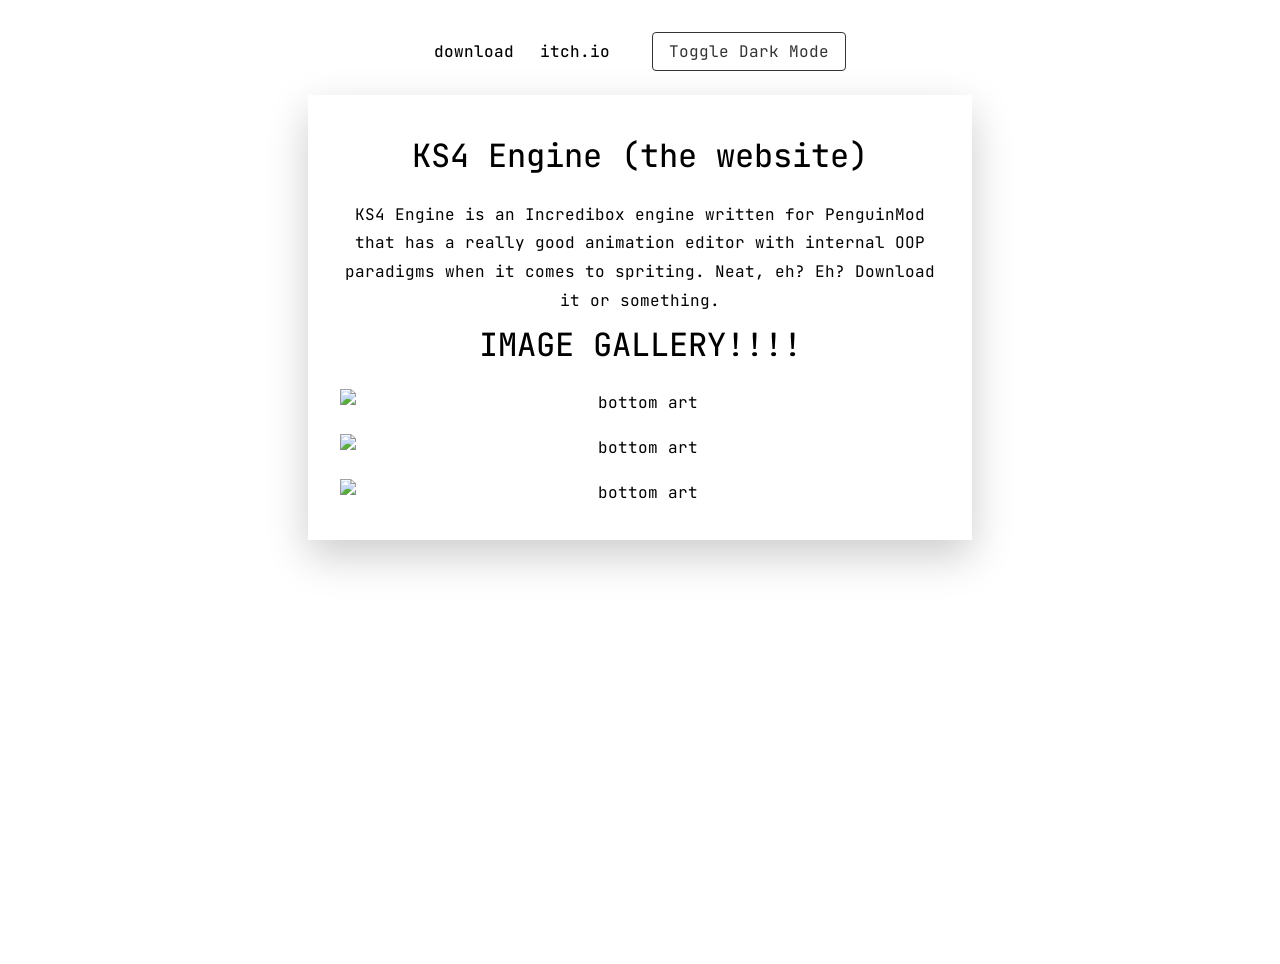
==== index.html @ 26e892b0 "Update Open Graph image meta tag" ====
<!DOCTYPE   html>
<html lang="en">          
<head>
    <meta charset="UTF-8">
    <meta name="viewport" content="width=device-width, initial-scale=1.0">
    <title>KS4 Engine Home</title>
    <link rel="canonical" href="/">
    <meta property="og:title" content="KS4 Engine Home">
    <meta property="og:image" content="/img/ks4-engine-thumbnail.png">
    <link rel="preconnect" href="https://fonts.googleapis.com">
<link rel="preconnect" href="https://fonts.gstatic.com" crossorigin>
<link href="https://fonts.googleapis.com/css2?family=JetBrains+Mono:ital,wght@0,100..800;1,100..800&display=swap" rel="stylesheet">
    <style>
        html {
            scroll-behavior: smooth;
            min-height: 100%;
        }

        body {
            font-family: 'Jetbrains Mono', monospace;
            background-image: url("https://img.itch.zone/aW1nLzI2MzE0NzMxLnBuZw==/original/lwIL2C.png");
            background-repeat: repeat;
            background-attachment: fixed;
            background-position: center;
            margin: 0;
            min-height: 100vh;
            display: flex;
            flex-direction: column;
            align-items: center;
            justify-content: flex-start;
            overflow-x: hidden;
            overflow-y: auto;
            padding: 2rem 0;
        }

        main {
            position: relative;
            background: white;
            width: min(90vw, 600px);
            padding: 2rem;
            box-shadow: 0 16px 40px rgba(0, 0, 0, 0.2);
            text-align: center;
            overflow: hidden;
            line-height: 1.8;
        }

        h1, p {
            margin: 0;
        }
        h1 {
            font-weight: 450;
        }
        p {
            margin-top: 1rem;
            color: #000000;
        }

        .top-links {
            max-width: min(90vw, 600px);
            margin: 0 auto 1.5rem;
            text-align: left;
        }

        .top-links a {
            color: black;
            font-weight: 450;
            text-decoration: none;
            margin-right: 1rem;
        }

        .top-links a:hover {
            text-decoration: underline;
        }

        .top-links button {
            border: 1px solid #333;
            background: transparent;
            color: #333;
            padding: 0.5rem 1rem;
            font: inherit;
            cursor: pointer;
            border-radius: 0.25rem;
            margin-left: 1rem;
        }

        .top-links button:hover {
            background: rgba(0, 0, 0, 0.05);
        }

        body.dark-mode {
            background: #121212;
            color: #f3f3f3;
        }

        main.dark-mode {
            background: #1f1f1f;
            color: #f3f3f3;
            box-shadow: 0 16px 40px rgba(0, 0, 0, 0.5);
        }

        body.dark-mode p {
            color: #ffffff;
        }

        body.dark-mode .top-links a,
        body.dark-mode .top-links button {
            color: #f3f3f3;
        }

        body.dark-mode .top-links button {
            border-color: #f3f3f3;
        }

        .bottom-image {
            max-width: 100%;
            height: auto;
            display: block;
            margin: 1rem auto 0;
        }
    </style>
</head>
<body>
    <div class="top-links">
        <a href="mirrors">download</a>
        <a href="https://drakeraz09.itch.io/ks4">itch.io</a>
        <button id="darkModeToggle" type="button">Toggle Dark Mode</button>
    </div>
<main>
    <h1>KS4 Engine (the website)</h1>
    <p>KS4 Engine is an Incredibox engine written for PenguinMod that has a really good animation editor with internal OOP paradigms when it comes to spriting. Neat, eh? Eh? Download it or something.</p>
    <h1>IMAGE GALLERY!!!!</h1>
    <img src="https://img.itch.zone/aW1nLzI2MzE0Njc5LnBuZw==/347x500/GpbsNQ.png" alt="bottom art" class="bottom-image">
    <img src="https://img.itch.zone/aW1nLzI2MzE0NzQxLnBuZw==/original/1U8kZD.png" alt="bottom art" class="bottom-image">
    <img src="https://img.itch.zone/aW1nLzI2MzE0NzU2LnBuZw==/original/jBR0Rw.png" alt="bottom art" class="bottom-image">
</main>
    <script>
        const toggleButton = document.getElementById("darkModeToggle");
        const pageBody = document.body;
        const pageMain = document.querySelector("main");

        toggleButton.addEventListener("click", () => {
            pageBody.classList.toggle("dark-mode");
            pageMain.classList.toggle("dark-mode");
        });
    </script>
</html>
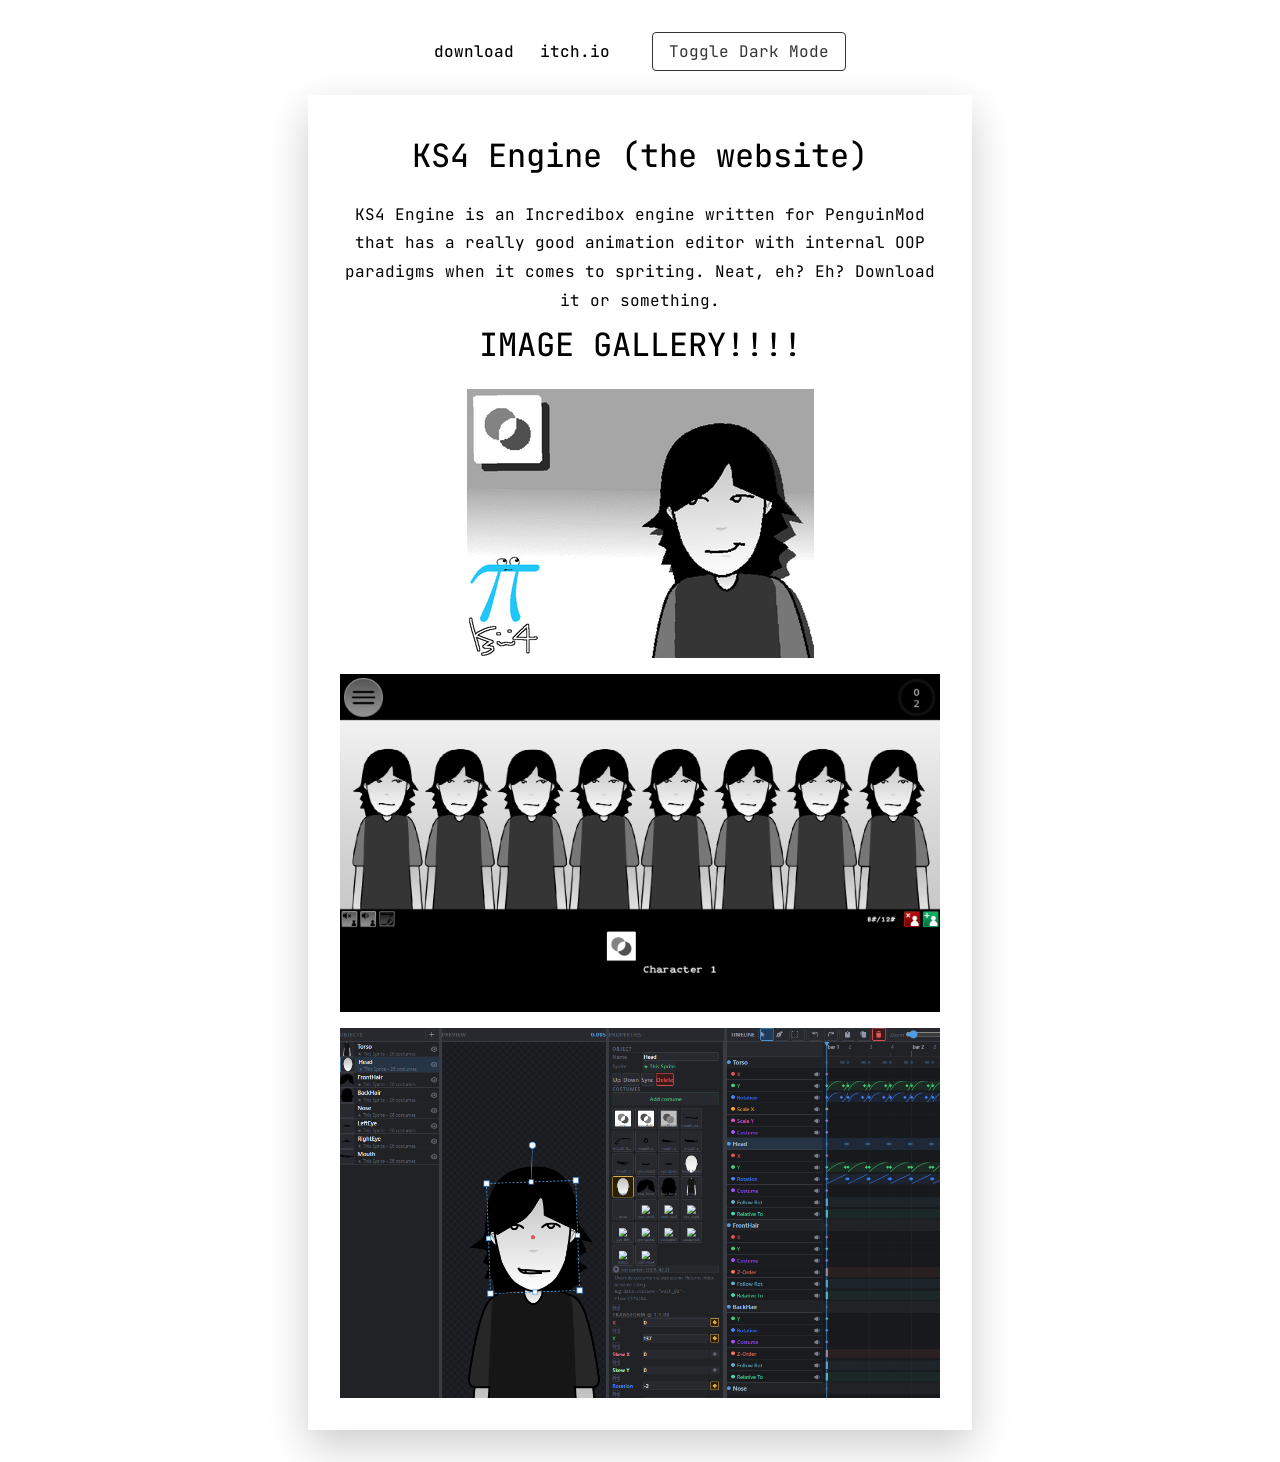
==== commit 64c9cd5f: "Replace image links with local image paths" ====
--- a/index.html
+++ b/index.html
@@ -129,9 +129,9 @@
     <h1>KS4 Engine (the website)</h1>
     <p>KS4 Engine is an Incredibox engine written for PenguinMod that has a really good animation editor with internal OOP paradigms when it comes to spriting. Neat, eh? Eh? Download it or something.</p>
     <h1>IMAGE GALLERY!!!!</h1>
-    <img src="https://img.itch.zone/aW1nLzI2MzE0Njc5LnBuZw==/347x500/GpbsNQ.png" alt="bottom art" class="bottom-image">
-    <img src="https://img.itch.zone/aW1nLzI2MzE0NzQxLnBuZw==/original/1U8kZD.png" alt="bottom art" class="bottom-image">
-    <img src="https://img.itch.zone/aW1nLzI2MzE0NzU2LnBuZw==/original/jBR0Rw.png" alt="bottom art" class="bottom-image">
+    <img src="/img/ks4-engine-thumbnail.png" alt="bottom art" class="bottom-image">
+    <img src="/img/ks4-polos.png" alt="bottom art" class="bottom-image">
+    <img src="/img/ks4-animator.png" alt="bottom art" class="bottom-image">
 </main>
     <script>
         const toggleButton = document.getElementById("darkModeToggle");
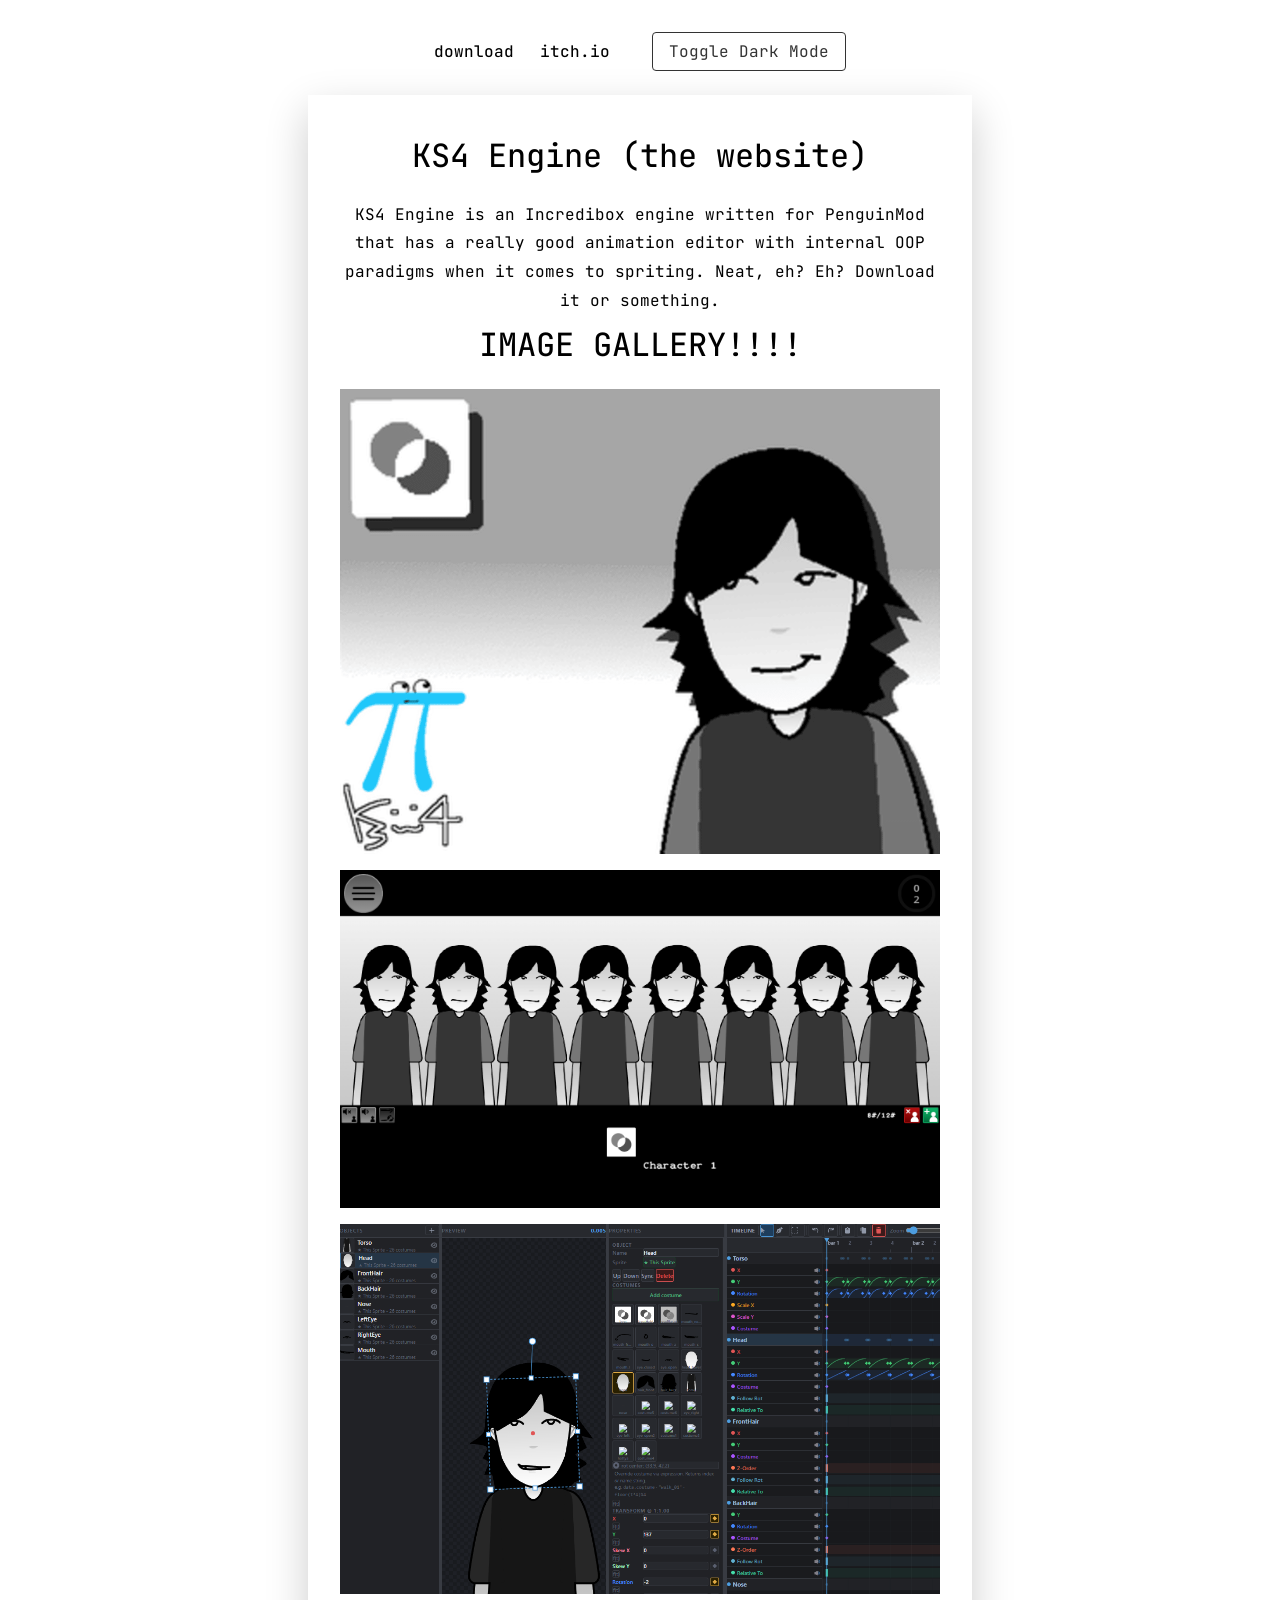
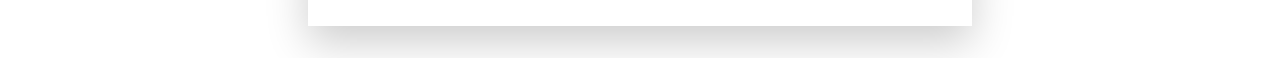
==== commit 1f892cbc: "Refactor styles by linking external stylesheet Removed inline styles and added external stylesheet l" ====
--- a/index.html
+++ b/index.html
@@ -7,117 +7,12 @@
     <link rel="canonical" href="/">
     <meta property="og:title" content="KS4 Engine Home">
     <meta property="og:image" content="/img/ks4-engine-thumbnail.png">
+    <meta property="og:description" content="KS4 Engine is an Incredibox engine written for PenguinMod that has a really good animation editor with internal OOP paradigms when it comes to spriting. Neat, eh? Eh? Download it or something.">
+<meta name="twitter:card" content="summary_large_image">
     <link rel="preconnect" href="https://fonts.googleapis.com">
 <link rel="preconnect" href="https://fonts.gstatic.com" crossorigin>
 <link href="https://fonts.googleapis.com/css2?family=JetBrains+Mono:ital,wght@0,100..800;1,100..800&display=swap" rel="stylesheet">
-    <style>
-        html {
-            scroll-behavior: smooth;
-            min-height: 100%;
-        }
-
-        body {
-            font-family: 'Jetbrains Mono', monospace;
-            background-image: url("https://img.itch.zone/aW1nLzI2MzE0NzMxLnBuZw==/original/lwIL2C.png");
-            background-repeat: repeat;
-            background-attachment: fixed;
-            background-position: center;
-            margin: 0;
-            min-height: 100vh;
-            display: flex;
-            flex-direction: column;
-            align-items: center;
-            justify-content: flex-start;
-            overflow-x: hidden;
-            overflow-y: auto;
-            padding: 2rem 0;
-        }
-
-        main {
-            position: relative;
-            background: white;
-            width: min(90vw, 600px);
-            padding: 2rem;
-            box-shadow: 0 16px 40px rgba(0, 0, 0, 0.2);
-            text-align: center;
-            overflow: hidden;
-            line-height: 1.8;
-        }
-
-        h1, p {
-            margin: 0;
-        }
-        h1 {
-            font-weight: 450;
-        }
-        p {
-            margin-top: 1rem;
-            color: #000000;
-        }
-
-        .top-links {
-            max-width: min(90vw, 600px);
-            margin: 0 auto 1.5rem;
-            text-align: left;
-        }
-
-        .top-links a {
-            color: black;
-            font-weight: 450;
-            text-decoration: none;
-            margin-right: 1rem;
-        }
-
-        .top-links a:hover {
-            text-decoration: underline;
-        }
-
-        .top-links button {
-            border: 1px solid #333;
-            background: transparent;
-            color: #333;
-            padding: 0.5rem 1rem;
-            font: inherit;
-            cursor: pointer;
-            border-radius: 0.25rem;
-            margin-left: 1rem;
-        }
-
-        .top-links button:hover {
-            background: rgba(0, 0, 0, 0.05);
-        }
-
-        body.dark-mode {
-            background: #121212;
-            color: #f3f3f3;
-        }
-
-        main.dark-mode {
-            background: #1f1f1f;
-            color: #f3f3f3;
-            box-shadow: 0 16px 40px rgba(0, 0, 0, 0.5);
-        }
-
-        body.dark-mode p {
-            color: #ffffff;
-        }
-
-        body.dark-mode .top-links a,
-        body.dark-mode .top-links button {
-            color: #f3f3f3;
-        }
-
-        body.dark-mode .top-links button {
-            border-color: #f3f3f3;
-        }
-
-        .bottom-image {
-            max-width: 100%;
-            height: auto;
-            display: block;
-            margin: 1rem auto 0;
-        }
-    </style>
+<link rel="stylesheet" href="/style-thing.css">
 </head>
 <body>
     <div class="top-links">
--- a/style-thing.css
+++ b/style-thing.css
@@ -0,0 +1,106 @@
+        html {
+            scroll-behavior: smooth;
+            min-height: 100%;
+        }
+
+        body {
+            font-family: 'Jetbrains Mono', monospace;
+            background-image: url("https://img.itch.zone/aW1nLzI2MzE0NzMxLnBuZw==/original/lwIL2C.png");
+            background-repeat: repeat;
+            background-attachment: fixed;
+            background-position: center;
+            margin: 0;
+            min-height: 100vh;
+            display: flex;
+            flex-direction: column;
+            align-items: center;
+            justify-content: flex-start;
+            overflow-x: hidden;
+            overflow-y: auto;
+            padding: 2rem 0;
+        }
+
+        main {
+            position: relative;
+            background: white;
+            width: min(90vw, 600px);
+            padding: 2rem;
+            box-shadow: 0 16px 40px rgba(0, 0, 0, 0.2);
+            text-align: center;
+            overflow: hidden;
+            line-height: 1.8;
+        }
+
+        h1, p {
+            margin: 0;
+        }
+        h1 {
+            font-weight: 450;
+        }
+        p {
+            margin-top: 1rem;
+            color: #000000;
+        }
+
+        .top-links {
+            max-width: min(90vw, 600px);
+            margin: 0 auto 1.5rem;
+            text-align: left;
+        }
+
+        .top-links a {
+            color: black;
+            font-weight: 450;
+            text-decoration: none;
+            margin-right: 1rem;
+        }
+
+        .top-links a:hover {
+            text-decoration: underline;
+        }
+
+        .top-links button {
+            border: 1px solid #333;
+            background: transparent;
+            color: #333;
+            padding: 0.5rem 1rem;
+            font: inherit;
+            cursor: pointer;
+            border-radius: 0.25rem;
+            margin-left: 1rem;
+        }
+
+        .top-links button:hover {
+            background: rgba(0, 0, 0, 0.05);
+        }
+
+        body.dark-mode {
+            background: #121212;
+            color: #f3f3f3;
+        }
+
+        main.dark-mode {
+            background: #1f1f1f;
+            color: #f3f3f3;
+            box-shadow: 0 16px 40px rgba(0, 0, 0, 0.5);
+        }
+
+        body.dark-mode p {
+            color: #ffffff;
+        }
+
+        body.dark-mode .top-links a,
+        body.dark-mode .top-links button {
+            color: #f3f3f3;
+        }
+
+        body.dark-mode .top-links button {
+            border-color: #f3f3f3;
+        }
+
+        .bottom-image {
+            max-width: 100%;
+            height: auto;
+            display: block;
+            margin: 1rem auto 0;
+        }
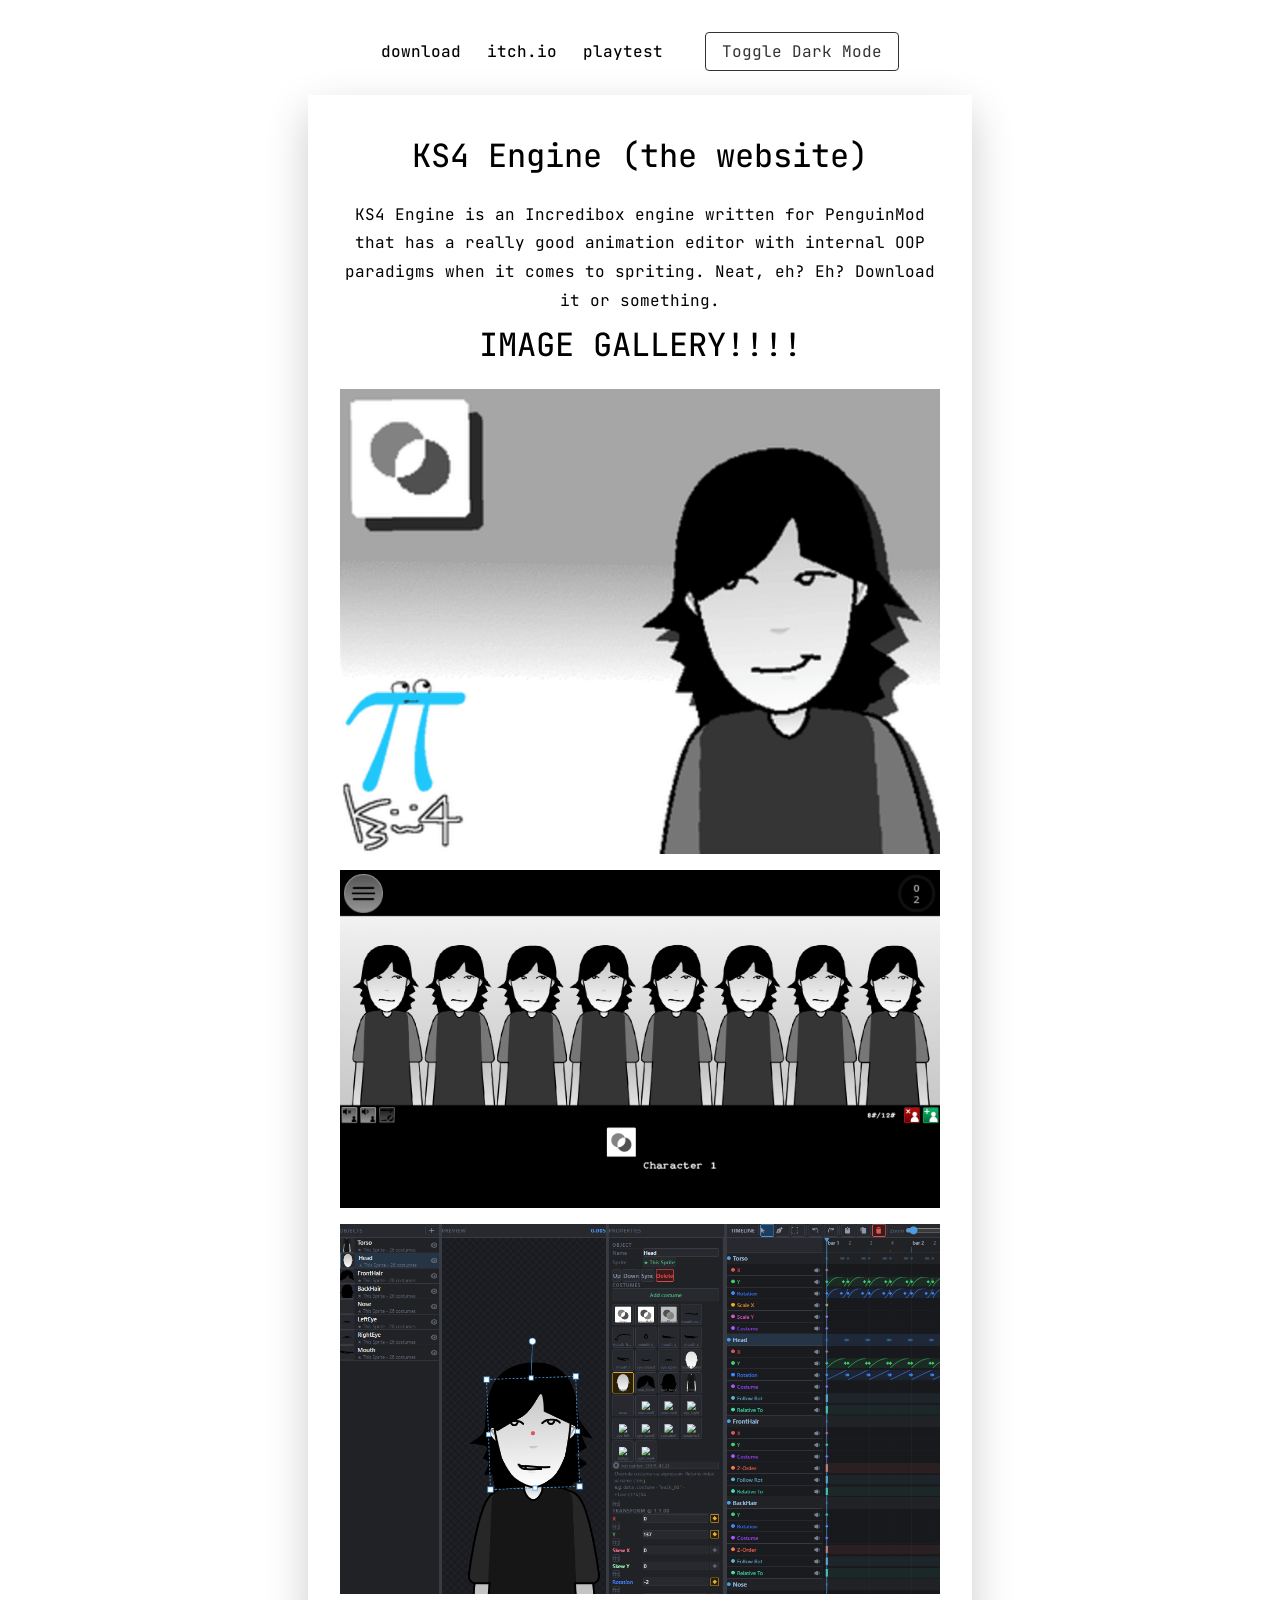
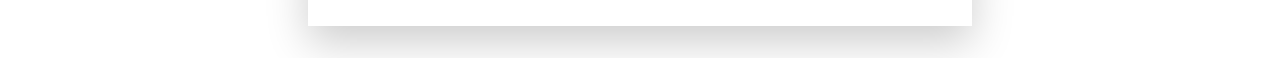
==== commit 4322a3f2: "Add playtest link to top-links section" ====
--- a/index.html
+++ b/index.html
@@ -18,6 +18,7 @@
     <div class="top-links">
         <a href="mirrors">download</a>
         <a href="https://drakeraz09.itch.io/ks4">itch.io</a>
+        <a href="/mirrors/ks4-engine-v0.561.html">playtest</a>
         <button id="darkModeToggle" type="button">Toggle Dark Mode</button>
     </div>
 <main>
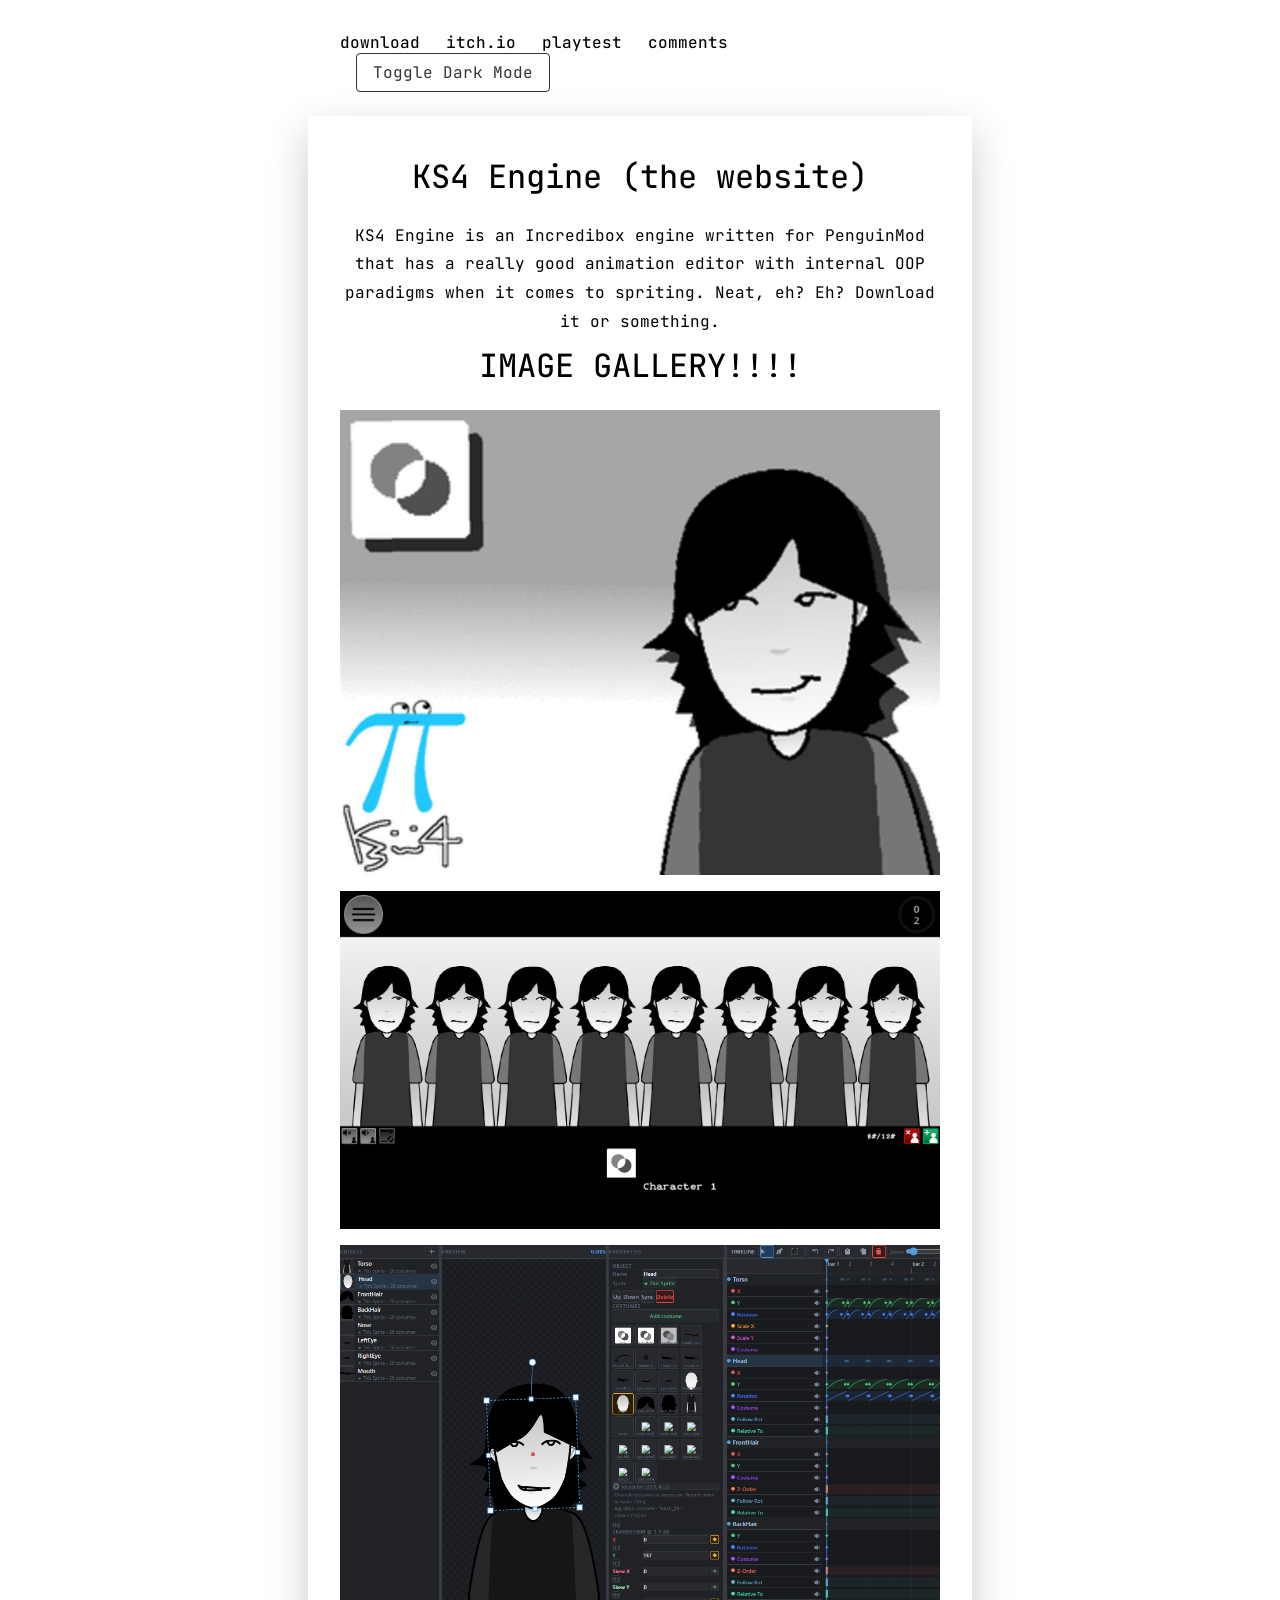
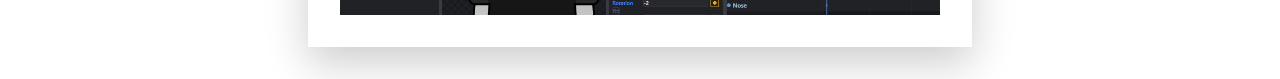
==== commit 9f84567d: "Add comments link to top links section" ====
--- a/index.html
+++ b/index.html
@@ -19,6 +19,7 @@
         <a href="mirrors">download</a>
         <a href="https://drakeraz09.itch.io/ks4">itch.io</a>
         <a href="/mirrors/ks4-engine-v0.561.html">playtest</a>
+        <a href="comments">comments</a>
         <button id="darkModeToggle" type="button">Toggle Dark Mode</button>
     </div>
 <main>
